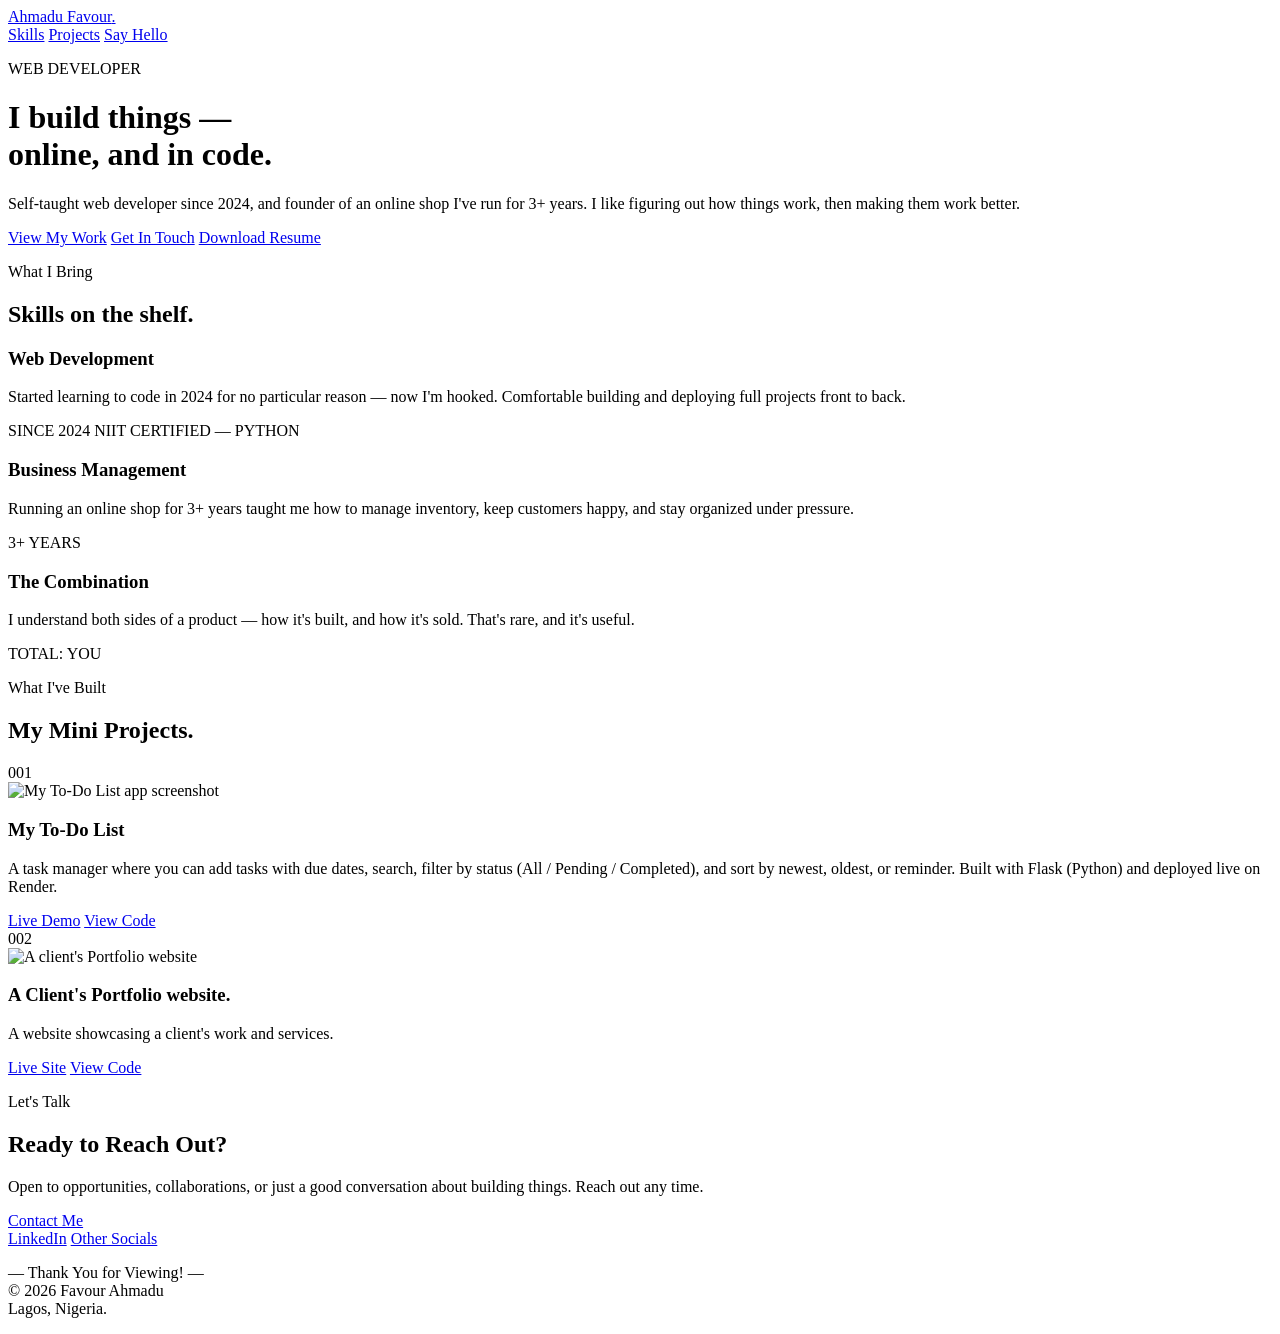
==== index.html @ 60f2a442 "Rename Ahmadu Favour/index.html to index.html" ====
<!DOCTYPE html>
<html lang="en">
<head>
    <meta charset="UTF-8">
    <meta name="viewport" content="width=device-width, initial-scale=1.0">
    <title>Ahmadu Favour— Web Developer &amp; Founder</title>
    <link rel="stylesheet" href="css/style.css">
    <link rel="icon" type="image/x-icon" href="favicon.ico">
    <link rel="preconnect" href="https://fonts.googleapis.com">
    <link rel="preconnect" href="https://fonts.gstatic.com" crossorigin>
    <link href="https://fonts.googleapis.com/css2?family=Fraunces:ital,opsz,wght@0,9..144,300..900;1,9..144,300..900&family=Work+Sans:wght@400;500;600&family=Space+Mono:wght@400;700&display=swap" rel="stylesheet">
</head>
<body>

    <!-- NAV -->
    <nav class="nav">
        <a href="#top" class="nav-mark">Ahmadu Favour<span class="dot">.</span></a>
        <div class="nav-links">
            <a href="#skills">Skills</a>
            <a href="#projects">Projects</a>
            <a href="#contact" class="nav-cta">Say Hello</a>
        </div>
    </nav>

    <!-- HERO -->
    <header class="hero" id="top">
        <p class="tag tag-coral">WEB DEVELOPER</p>
        <h1 class="hero-title">I build things —<br>online, and in code.</h1>
        <p class="hero-sub">
            Self-taught web developer since 2024, and founder of an online shop
            I've run for 3+ years. I like figuring out how things work, then
            making them work better.
        </p>
        <div class="hero-actions">
            <a href="#projects" class="btn btn-primary">View My Work</a>
            <a href="#contact" class="btn btn-ghost">Get In Touch</a>
            <a href="Favour_Ahmadu_Resume.pdf" class="btn btn-ghost" target="_blank">Download Resume</a>
        </div>
    </header>

    <!-- SKILLS -->
    <section class="section" id="skills">
        <p class="eyebrow">What I Bring</p>
        <h2 class="section-title">Skills on the shelf.</h2>

        <div class="receipt">
            <div class="receipt-row">
                <div class="receipt-info">
                    <h3>Web Development</h3>
                    <p>Started learning to code in 2024 for no particular reason
                        — now I'm hooked. Comfortable building and deploying
                        full projects front to back.</p>
                </div>
                <div class="tag-stack">
                    <span class="tag tag-mustard">SINCE 2024</span>
                    <span class="tag tag-coral">NIIT CERTIFIED — PYTHON</span>
                </div>
            </div>
            <div class="receipt-divider"></div>
            <div class="receipt-row">
                <div class="receipt-info">
                    <h3>Business Management</h3>
                    <p>Running an online shop for 3+ years taught me how to
                        manage inventory, keep customers happy, and stay
                        organized under pressure.</p>
                </div>
                <span class="tag tag-mustard">3+ YEARS</span>
            </div>
            <div class="receipt-divider"></div>
            <div class="receipt-row receipt-total">
                <div class="receipt-info">
                    <h3>The Combination</h3>
                    <p>I understand both sides of a product — how it's built,
                        and how it's sold. That's rare, and it's useful.</p>
                </div>
                <span class="tag tag-navy">TOTAL: YOU</span>
            </div>
        </div>
    </section>

    <!-- PROJECTS -->
    <section class="section section-alt" id="projects">
        <p class="eyebrow">What I've Built</p>
        <h2 class="section-title">My Mini Projects.</h2>

        <div class="item-card">
            <div class="item-tag">001</div>
            <img class="item-img" src="todo-screenshot.png" alt="My To-Do List app screenshot">
            <div class="item-body">
                <h3>My To-Do List</h3>
                <p>
                    A task manager where you can add tasks with due dates,
                    search, filter by status (All / Pending / Completed), and
                    sort by newest, oldest, or reminder. Built with Flask
                    (Python) and deployed live on Render.
                </p>
                <div class="item-links">
                    <a href="https://to-do-4-unpq.onrender.com" class="btn btn-primary" target="_blank">Live Demo</a>
                    <a href="https://github.com/ufedoo126-source/To-Do" class="btn btn-ghost" target="_blank">View Code</a>
                </div>
            </div>
        </div>

        <div class="item-card">
            <div class="item-tag">002</div>
            <img class="item-img" src="Vport1.png" alt="A client's Portfolio website">
            <div class="item-body">
                <h3>A Client's Portfolio website.</h3>
                <p>A website showcasing a client's work and services.</p>
                <div class="item-links">
                    <a href=" https://ufedoo126-source.github.io/Ahmaduvic/" class="btn btn-primary" target="_blank">Live Site</a>
                    <a href="https://github.com/ufedoo126-source/Ahmaduvic" class="btn btn-ghost" target="_blank">View Code</a>
                </div>
            </div>
        </div>
    </section>

    <!-- CONTACT -->
    <section class="contact" id="contact">
        <p class="eyebrow eyebrow-light">Let's Talk</p>
        <h2 class="contact-title">Ready to Reach Out?</h2>
        <p class="contact-sub">
            Open to opportunities, collaborations, or just a good conversation
            about building things. Reach out any time.
        </p>
        <a class="btn btn-coral" href="mailto:ufedoo126@gmail.com">Contact Me</a>

        <div class="socials">
            <a href="https://www.linkedin.com/in/favour-ahmadu-204a87392" target="_blank">LinkedIn</a>
            <a href="https://linktr.ee/shopETF" target="_blank">Other Socials</a>
        </div>

        <p class="receipt-footer">— Thank You for Viewing! —<br>© 2026 Favour  Ahmadu <br> Lagos, Nigeria.</p>
    </section>

</body>
</html>
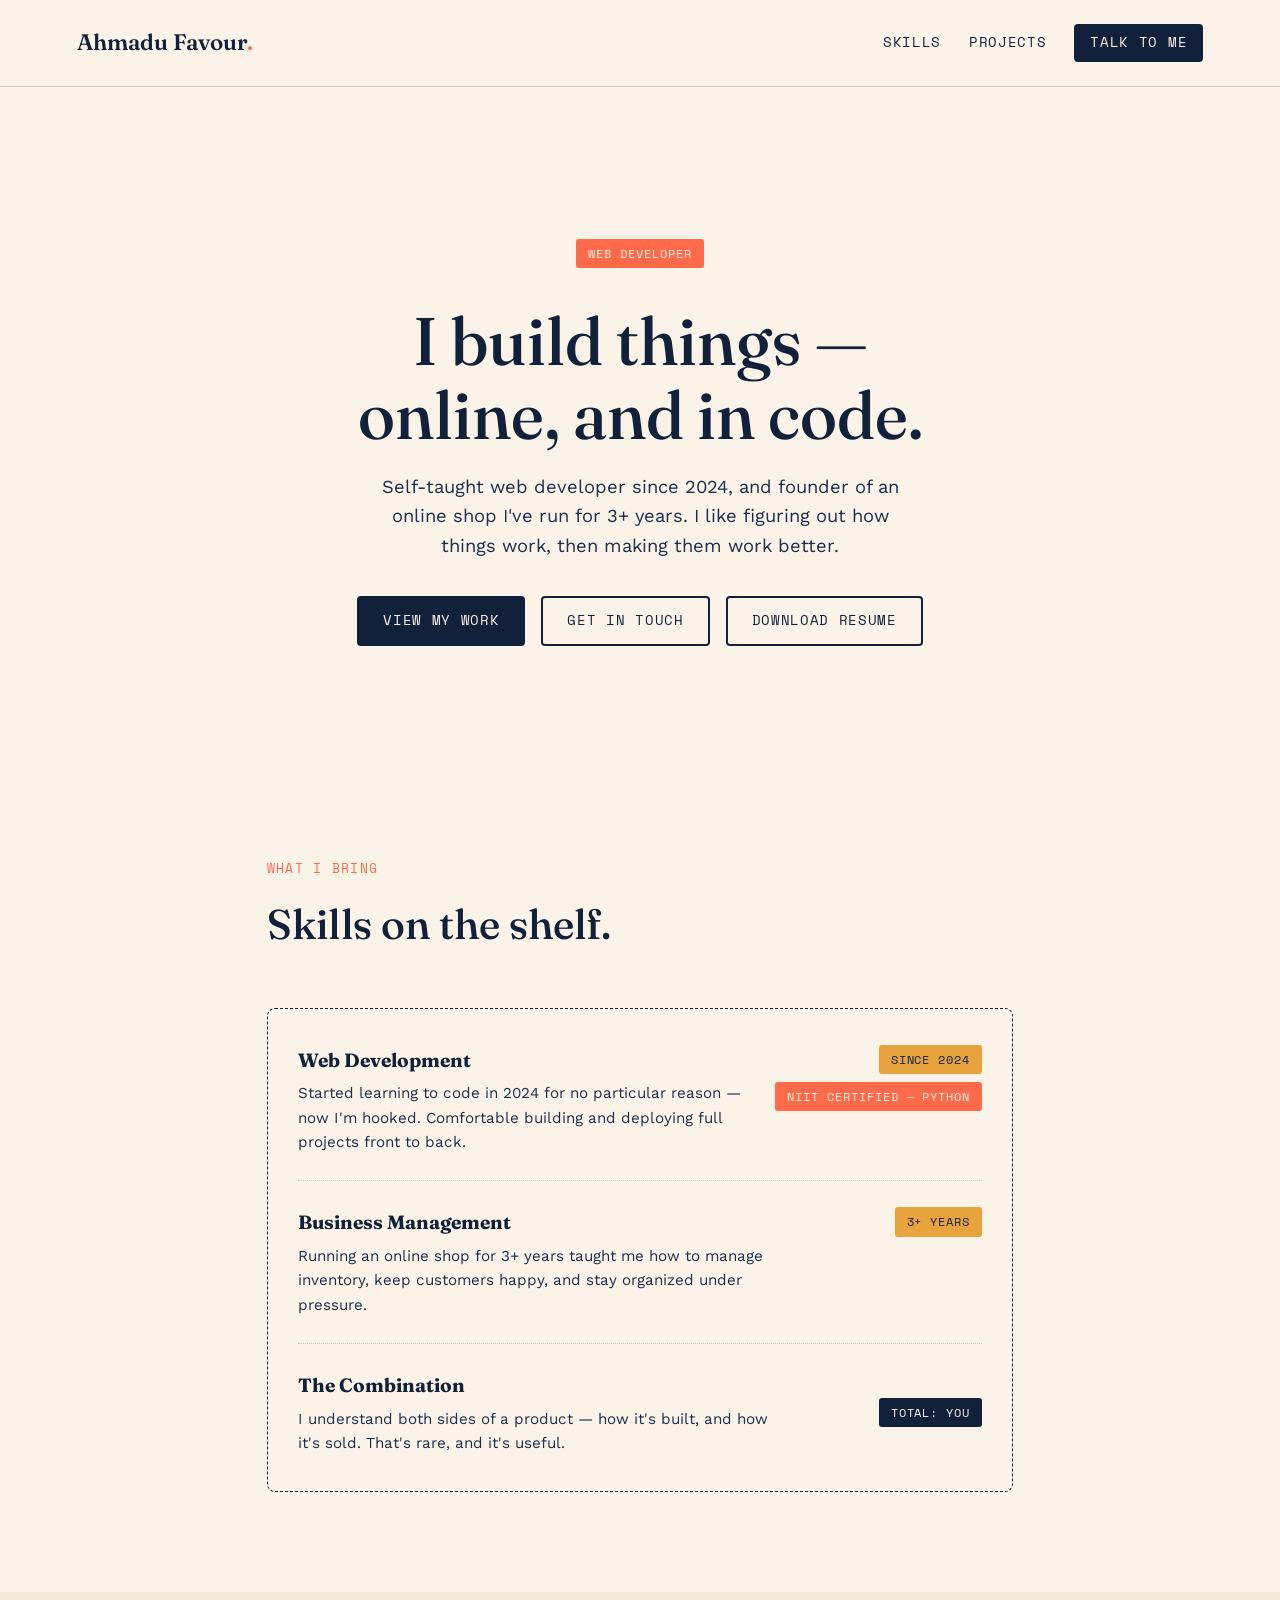
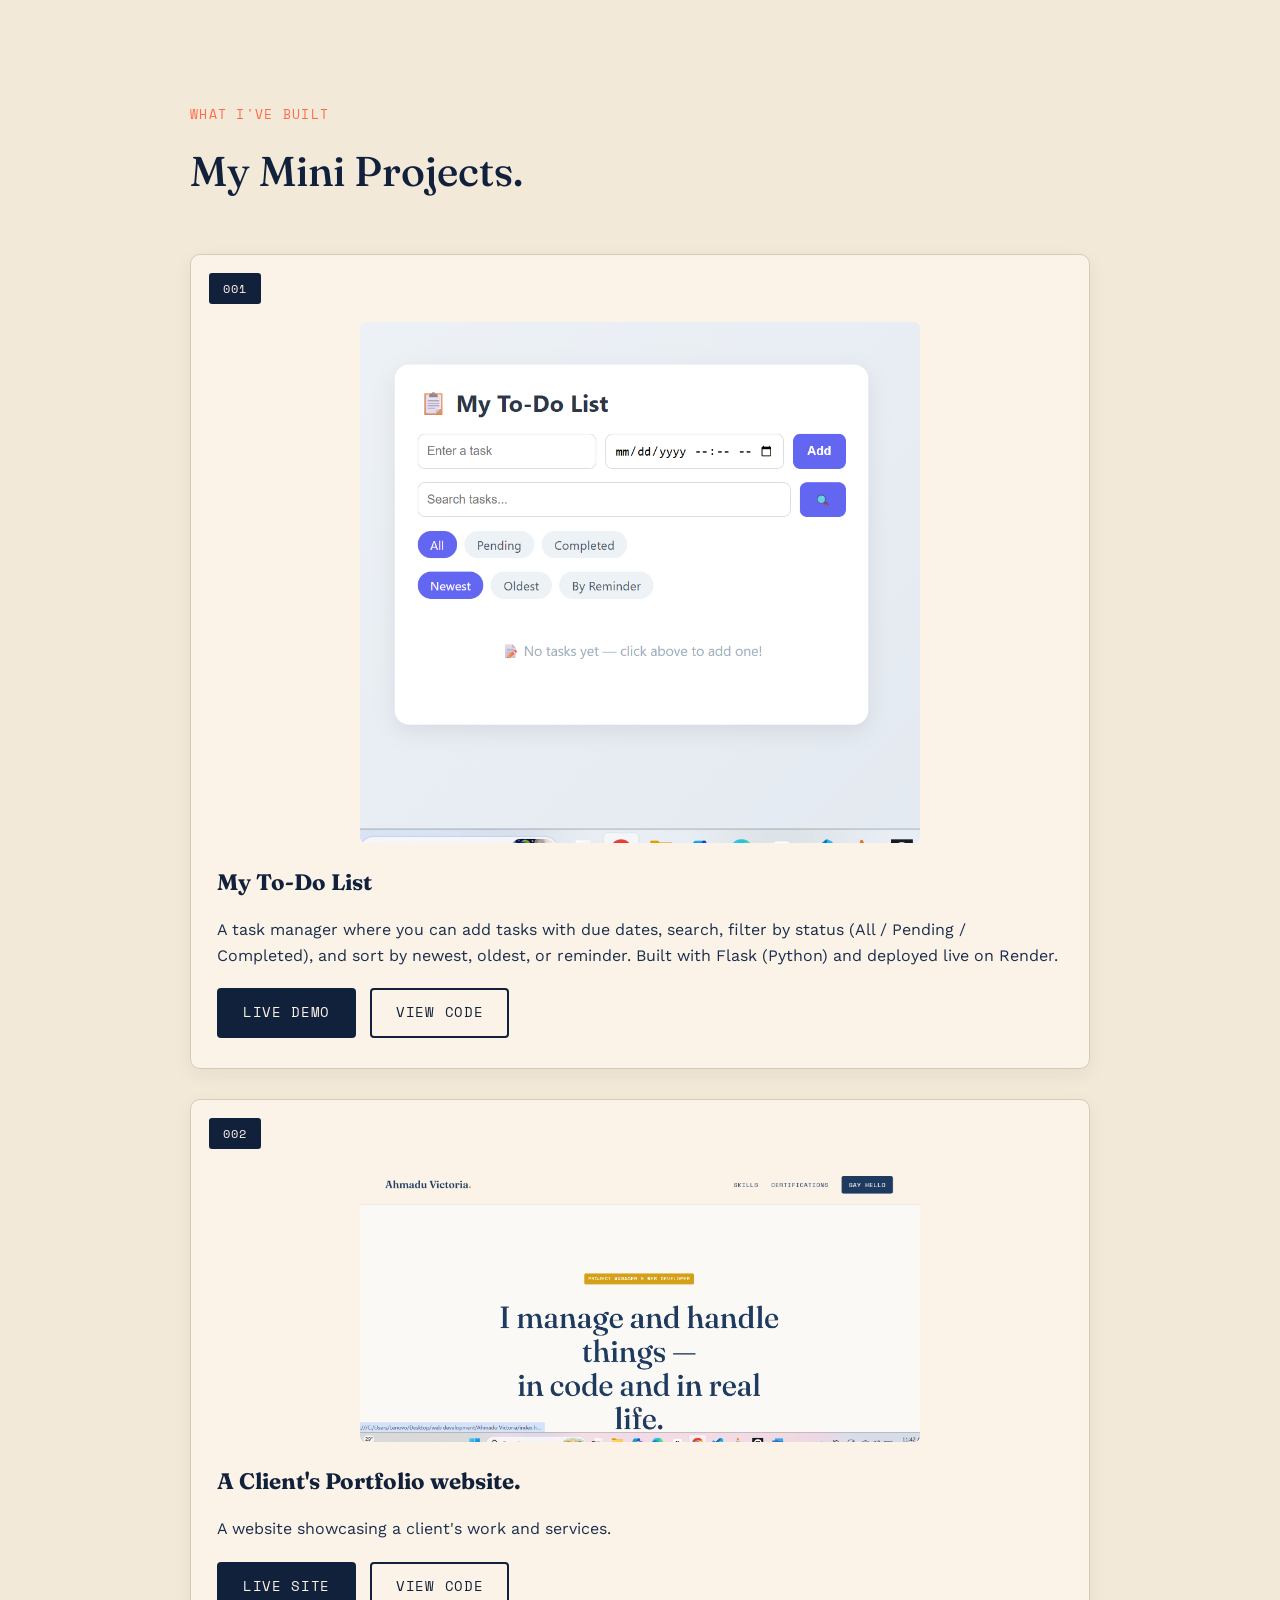
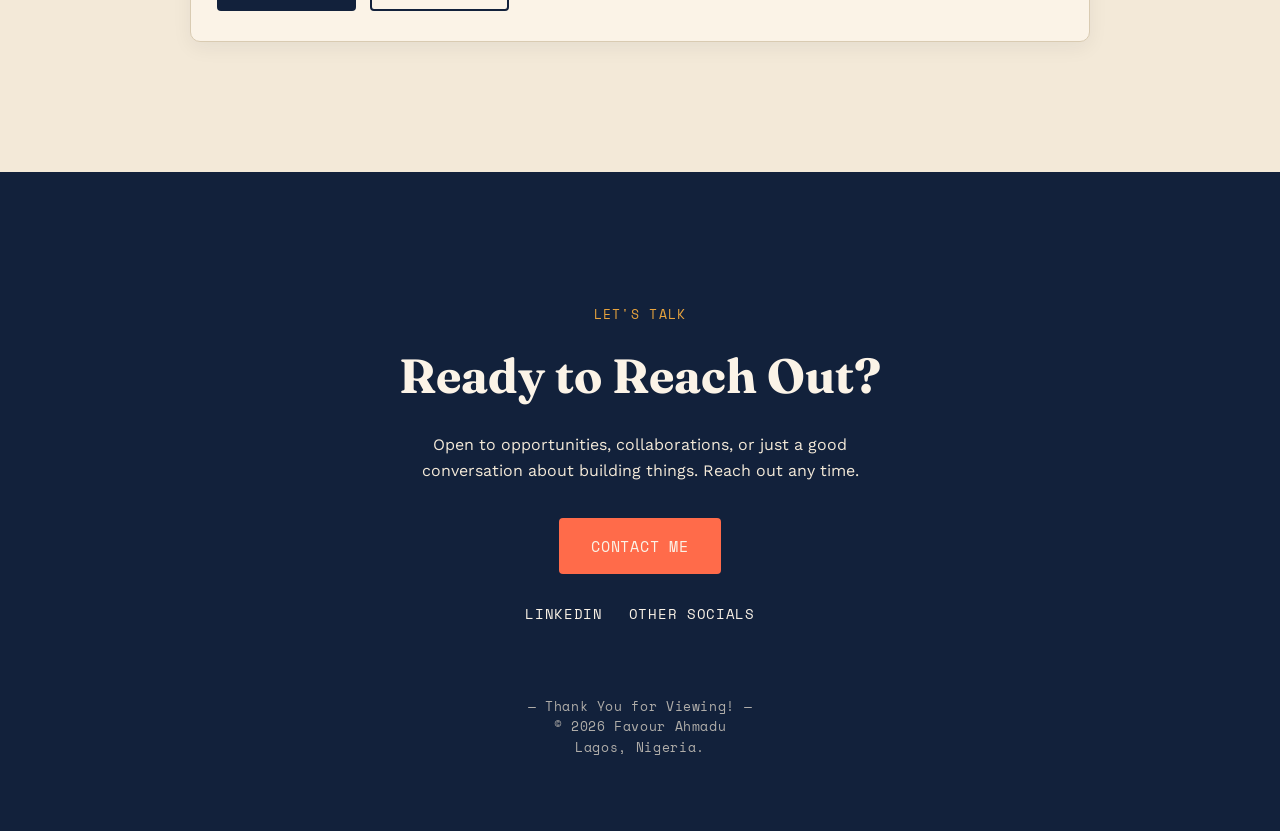
==== commit 43d1c5b5: "Update index.html" ====
--- a/index.html
+++ b/index.html
@@ -18,7 +18,7 @@
         <div class="nav-links">
             <a href="#skills">Skills</a>
             <a href="#projects">Projects</a>
-            <a href="#contact" class="nav-cta">Say Hello</a>
+            <a href="#contact" class="nav-cta">Talk to Me</a>
         </div>
     </nav>
 
--- a/css/style.css
+++ b/css/style.css
@@ -0,0 +1,369 @@
+:root {
+    --navy: #12213B;
+    --navy-soft: #1B2E4D;
+    --paper: #FBF3E7;
+    --paper-dim: #F3E9D8;
+    --coral: #FF6B4A;
+    --coral-dark: #E5502F;
+    --mustard: #E8A33D;
+    --ink: #1B2A41;
+    --line: #D9CBB2;
+
+    --font-display: 'Fraunces', serif;
+    --font-body: 'Work Sans', sans-serif;
+    --font-mono: 'Space Mono', monospace;
+}
+
+* { box-sizing: border-box; }
+
+body {
+    margin: 0;
+    background: var(--paper);
+    color: var(--ink);
+    font-family: var(--font-body);
+    line-height: 1.6;
+}
+
+a {
+    color: inherit;
+    text-decoration: none;
+}
+
+h1, h2, h3 {
+    font-family: var(--font-display);
+    margin: 0;
+    color: var(--navy);
+}
+
+/* ---------- NAV ---------- */
+.nav {
+    position: sticky;
+    top: 0;
+    z-index: 10;
+    display: flex;
+    justify-content: space-between;
+    align-items: center;
+    padding: 24px 6%;
+    background: rgba(251, 243, 231, 0.9);
+    backdrop-filter: blur(6px);
+    border-bottom: 1px solid var(--line);
+}
+
+.nav-mark {
+    font-family: var(--font-display);
+    font-weight: 600;
+    font-size: 1.4rem;
+    color: var(--navy);
+}
+
+.nav-mark .dot { color: var(--coral); }
+
+.nav-links {
+    display: flex;
+    align-items: center;
+    gap: 28px;
+    font-family: var(--font-mono);
+    font-size: 0.85rem;
+    text-transform: uppercase;
+    letter-spacing: 0.05em;
+}
+
+.nav-links a { color: var(--navy); }
+.nav-links a:hover { color: var(--coral); }
+
+.nav-cta {
+    background: var(--navy);
+    color: var(--paper) !important;
+    padding: 8px 16px;
+    border-radius: 4px;
+}
+
+.nav-cta:hover { background: var(--coral); }
+
+/* ---------- TAGS ---------- */
+.tag {
+    display: inline-block;
+    font-family: var(--font-mono);
+    font-size: 0.75rem;
+    letter-spacing: 0.08em;
+    padding: 5px 12px;
+    border-radius: 3px;
+    text-transform: uppercase;
+    white-space: nowrap;
+}
+
+.tag-coral { background: var(--coral); color: var(--paper); }
+.tag-mustard { background: var(--mustard); color: var(--navy); }
+.tag-navy { background: var(--navy); color: var(--paper); }
+
+/* ---------- HERO ---------- */
+.hero {
+    text-align: center;
+    padding: 140px 6% 100px;
+    max-width: 800px;
+    margin: 0 auto;
+}
+
+.hero-title {
+    font-size: clamp(2.6rem, 6vw, 4.2rem);
+    font-weight: 500;
+    line-height: 1.1;
+    margin: 24px 0 20px;
+}
+
+.hero-sub {
+    font-size: 1.15rem;
+    max-width: 520px;
+    margin: 0 auto 36px;
+    color: var(--navy-soft);
+}
+
+.hero-actions {
+    display: flex;
+    justify-content: center;
+    gap: 16px;
+    flex-wrap: wrap;
+}
+
+/* ---------- BUTTONS ---------- */
+.btn {
+    display: inline-block;
+    font-family: var(--font-mono);
+    font-size: 0.85rem;
+    text-transform: uppercase;
+    letter-spacing: 0.05em;
+    padding: 12px 24px;
+    border-radius: 4px;
+    border: 2px solid transparent;
+    transition: transform 0.15s ease, background 0.15s ease;
+}
+
+.btn:hover { transform: translateY(-2px); }
+
+.btn-primary {
+    background: var(--navy);
+    color: var(--paper);
+}
+.btn-primary:hover { background: var(--coral); }
+
+.btn-ghost {
+    background: transparent;
+    color: var(--navy);
+    border-color: var(--navy);
+}
+.btn-ghost:hover {
+    background: var(--navy);
+    color: var(--paper);
+}
+
+.btn-coral {
+    background: var(--coral);
+    color: var(--paper);
+    font-size: 0.95rem;
+    padding: 14px 30px;
+}
+.btn-coral:hover { background: var(--coral-dark); }
+
+/* ---------- SECTIONS ---------- */
+.section {
+    padding: 100px 6%;
+    max-width: 900px;
+    margin: 0 auto;
+}
+
+.section-alt {
+    max-width: 100%;
+    background: var(--paper-dim);
+}
+
+.section-alt > * { max-width: 900px; margin-left: auto; margin-right: auto; }
+.section-alt .item-card { display: block; }
+
+.eyebrow {
+    font-family: var(--font-mono);
+    font-size: 0.8rem;
+    letter-spacing: 0.1em;
+    text-transform: uppercase;
+    color: var(--coral);
+    margin-bottom: 12px;
+}
+
+.section-title {
+    font-size: clamp(1.8rem, 4vw, 2.6rem);
+    font-weight: 500;
+    margin-bottom: 50px;
+}
+
+/* ---------- RECEIPT (SKILLS) ---------- */
+.receipt {
+    background: var(--paper);
+    border: 1.5px dashed var(--navy);
+    border-radius: 8px;
+    padding: 10px 30px;
+}
+
+.receipt-row {
+    display: flex;
+    justify-content: space-between;
+    align-items: flex-start;
+    gap: 24px;
+    padding: 26px 0;
+}
+
+.receipt-info h3 {
+    font-size: 1.2rem;
+    margin-bottom: 6px;
+}
+
+.receipt-info p {
+    margin: 0;
+    color: var(--navy-soft);
+    font-size: 0.95rem;
+    max-width: 480px;
+}
+
+.receipt-divider {
+    border-top: 1px dotted var(--line);
+}
+
+.receipt-total .tag { align-self: center; }
+
+.tag-stack {
+    display: flex;
+    flex-direction: column;
+    align-items: flex-end;
+    gap: 8px;
+}
+
+.receipt-footer {
+    font-family: var(--font-mono);
+    font-size: 0.8rem;
+    color: var(--paper-dim);
+    opacity: 0.7;
+    text-align: center;
+    margin-top: 70px;
+    letter-spacing: 0.05em;
+}
+
+/* ---------- PROJECTS (ITEM CARDS) ---------- */
+.item-card {
+    background: var(--paper);
+    border: 1px solid var(--line);
+    border-radius: 10px;
+    overflow: hidden;
+    margin-bottom: 30px;
+    box-shadow: 0 6px 20px rgba(18, 33, 59, 0.06);
+}
+
+.item-tag {
+    font-family: var(--font-mono);
+    font-size: 0.75rem;
+    letter-spacing: 0.08em;
+    background: var(--navy);
+    color: var(--paper);
+    display: inline-block;
+    padding: 6px 14px;
+    margin: 18px 18px 0;
+    border-radius: 3px;
+}
+
+.item-tag-muted {
+    background: var(--line);
+    color: var(--navy-soft);
+}
+
+.item-img {
+    width: calc(100% - 36px);
+    margin: 18px auto 0;
+    display: block;
+    border-radius: 6px;
+    max-width: 560px;
+}
+
+.item-body {
+    padding: 22px 26px 30px;
+}
+
+.item-body h3 {
+    font-size: 1.4rem;
+    margin-bottom: 10px;
+}
+
+.item-body p {
+    color: var(--navy-soft);
+    margin-bottom: 20px;
+}
+
+.item-links {
+    display: flex;
+    gap: 14px;
+    flex-wrap: wrap;
+}
+
+.item-card-empty {
+    background: transparent;
+    border-style: dashed;
+    box-shadow: none;
+}
+
+.item-body-empty h3 {
+    font-size: 1.2rem;
+    color: var(--navy-soft);
+}
+
+.item-body-empty p {
+    margin-bottom: 0;
+}
+
+/* ---------- CONTACT ---------- */
+.contact {
+    background: var(--navy);
+    color: var(--paper);
+    text-align: center;
+    padding: 120px 6% 60px;
+}
+
+.eyebrow-light { color: var(--mustard); }
+
+.contact-title {
+    color: var(--paper);
+    font-size: clamp(2rem, 5vw, 3rem);
+    margin-bottom: 18px;
+}
+
+.contact-sub {
+    max-width: 460px;
+    margin: 0 auto 34px;
+    color: var(--paper-dim);
+}
+
+.socials {
+    margin-top: 30px;
+    display: flex;
+    justify-content: center;
+    gap: 26px;
+    font-family: var(--font-mono);
+    font-size: 0.85rem;
+    text-transform: uppercase;
+    letter-spacing: 0.05em;
+}
+
+.socials a { border-bottom: 1px solid transparent; }
+.socials a:hover { border-color: var(--coral); color: var(--coral); }
+
+/* ---------- RESPONSIVE ---------- */
+@media (max-width: 640px) {
+    .nav-links { gap: 16px; font-size: 0.75rem; }
+    .hero { padding: 110px 6% 70px; }
+    .receipt-row { flex-direction: column; gap: 10px; }
+}
+
+/* ---------- ACCESSIBILITY ---------- */
+a:focus-visible, .btn:focus-visible {
+    outline: 2px solid var(--coral);
+    outline-offset: 2px;
+}
+
+@media (prefers-reduced-motion: reduce) {
+    * { transition: none !important; }
+}
